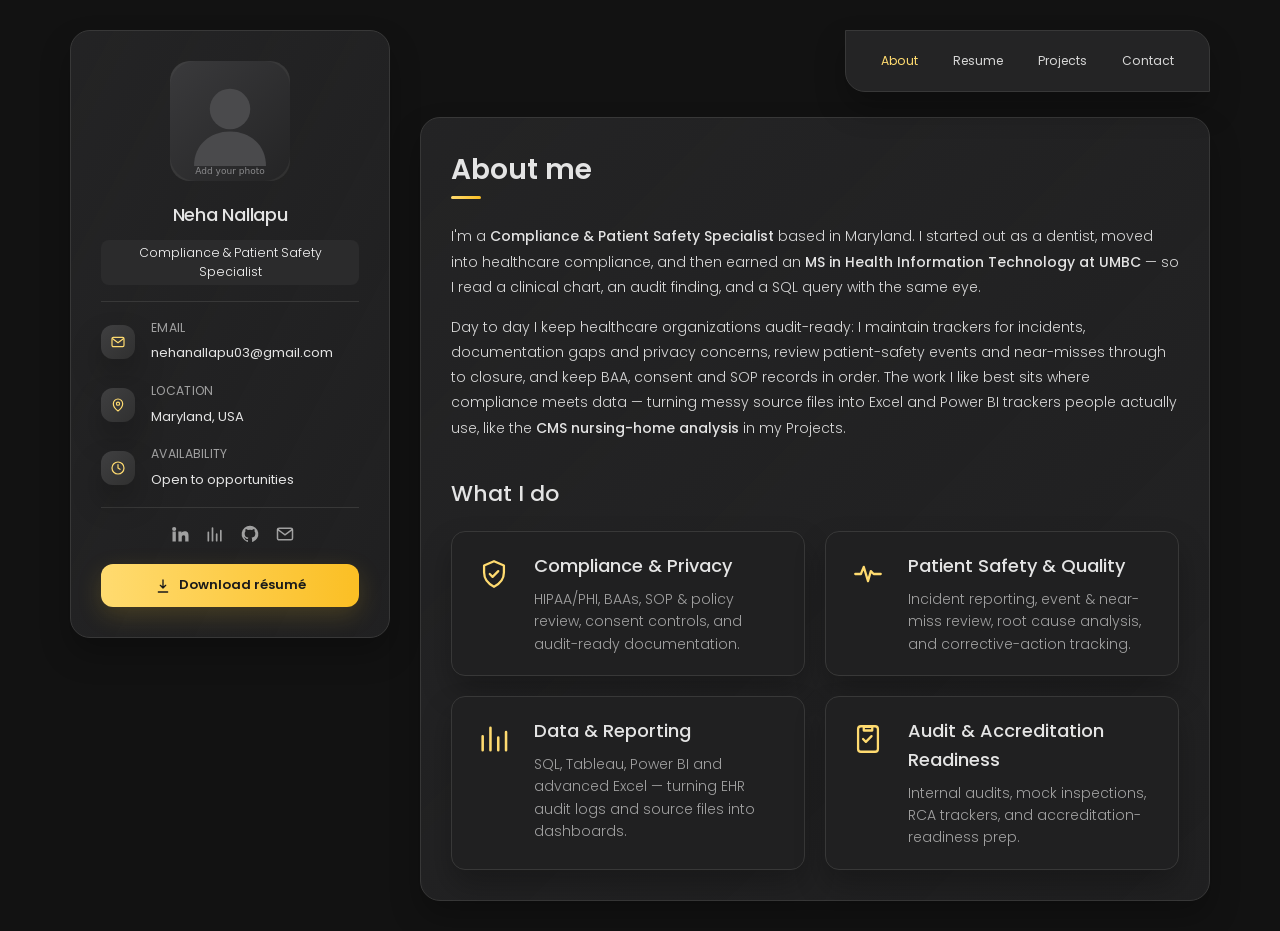
==== index.html @ 1956c558 "Initial portfolio: vCard theme + Tableau case study Static HTML/CSS/JS portfolio (no build step) for" ====
<!doctype html>
<html lang="en">
<head>
  <meta charset="utf-8">
  <meta name="viewport" content="width=device-width, initial-scale=1">
  <title>Neha Nallapu — Compliance &amp; Patient Safety Specialist</title>
  <meta name="description" content="Neha Nallapu — Compliance &amp; Patient Safety Specialist and health-informatics analyst in Maryland. HIPAA, patient-safety event review, and data-driven compliance reporting.">
  <link rel="icon" href="favicon.svg" type="image/svg+xml">

  <link rel="preconnect" href="https://fonts.googleapis.com">
  <link rel="preconnect" href="https://fonts.gstatic.com" crossorigin>
  <link href="https://fonts.googleapis.com/css2?family=Poppins:wght@300;400;500;600&display=swap" rel="stylesheet">

  <link rel="stylesheet" href="assets/css/styles.css">
</head>
<body>
  <a class="skip" href="#main">Skip to content</a>

  <div class="page">

    <!-- ============ SIDEBAR ============ -->
    <aside class="sidebar" data-sidebar>
      <div class="sidebar__info">
        <figure class="avatar-box">
          <img src="assets/img/avatar.svg" alt="Neha Nallapu" width="120" height="120">
        </figure>

        <div class="name-block">
          <h1 class="name">Neha Nallapu</h1>
          <p class="title-chip">Compliance &amp; Patient Safety Specialist</p>
        </div>

        <button class="info-toggle" data-sidebar-btn aria-expanded="false" aria-label="Show contact details">
          <svg viewBox="0 0 24 24" fill="none" aria-hidden="true"><path d="M6 9l6 6 6-6" stroke="currentColor" stroke-width="2" stroke-linecap="round" stroke-linejoin="round"/></svg>
        </button>
      </div>

      <div class="sidebar__more">
        <div class="divider"></div>

        <ul class="contacts">
          <li class="contact-item">
            <div class="icon-box">
              <svg viewBox="0 0 24 24" fill="none" aria-hidden="true"><rect x="3" y="5" width="18" height="14" rx="2" stroke="currentColor" stroke-width="1.8"/><path d="M4 7l8 6 8-6" stroke="currentColor" stroke-width="1.8" stroke-linecap="round"/></svg>
            </div>
            <div class="contact-info">
              <p class="contact-title">Email</p>
              <a href="mailto:nehanallapu03@gmail.com">nehanallapu03@gmail.com</a>
            </div>
          </li>

          <li class="contact-item">
            <div class="icon-box">
              <svg viewBox="0 0 24 24" fill="none" aria-hidden="true"><path d="M12 21s7-5.5 7-11a7 7 0 10-14 0c0 5.5 7 11 7 11z" stroke="currentColor" stroke-width="1.8" stroke-linejoin="round"/><circle cx="12" cy="10" r="2.4" stroke="currentColor" stroke-width="1.8"/></svg>
            </div>
            <div class="contact-info">
              <p class="contact-title">Location</p>
              <span class="value">Maryland, USA</span>
            </div>
          </li>

          <li class="contact-item">
            <div class="icon-box">
              <svg viewBox="0 0 24 24" fill="none" aria-hidden="true"><circle cx="12" cy="12" r="9" stroke="currentColor" stroke-width="1.8"/><path d="M12 7v5l3 2" stroke="currentColor" stroke-width="1.8" stroke-linecap="round" stroke-linejoin="round"/></svg>
            </div>
            <div class="contact-info">
              <p class="contact-title">Availability</p>
              <span class="value">Open to opportunities</span>
            </div>
          </li>
        </ul>

        <div class="divider"></div>

        <ul class="socials">
          <!-- TODO: replace href="#" with your real profile URLs -->
          <li><a href="#" aria-label="LinkedIn" title="LinkedIn (add URL)">
            <svg viewBox="0 0 24 24" fill="currentColor" aria-hidden="true"><path d="M4.98 3.5A2.5 2.5 0 002.5 6a2.5 2.5 0 002.48 2.5A2.5 2.5 0 007.5 6 2.5 2.5 0 004.98 3.5zM3 9h4v12H3zM10 9h3.8v1.7h.05c.53-.95 1.8-1.95 3.7-1.95 3.96 0 4.7 2.4 4.7 5.5V21h-4v-4.9c0-1.17-.02-2.68-1.9-2.68-1.9 0-2.2 1.28-2.2 2.6V21h-4z"/></svg>
          </a></li>
          <li><a href="https://public.tableau.com/app/profile/neha.nallapu/" target="_blank" rel="noopener" aria-label="Tableau Public" title="Tableau Public">
            <svg viewBox="0 0 24 24" fill="none" aria-hidden="true"><path d="M4 20V10M9 20V5M14 20v-8M19 20V8" stroke="currentColor" stroke-width="2" stroke-linecap="round"/></svg>
          </a></li>
          <li><a href="#" aria-label="GitHub" title="GitHub (add URL)">
            <svg viewBox="0 0 24 24" fill="currentColor" aria-hidden="true"><path d="M12 2a10 10 0 00-3.16 19.49c.5.09.68-.22.68-.48v-1.7c-2.78.6-3.37-1.34-3.37-1.34-.45-1.16-1.11-1.47-1.11-1.47-.9-.62.07-.6.07-.6 1 .07 1.53 1.03 1.53 1.03.89 1.52 2.34 1.08 2.91.83.09-.65.35-1.09.63-1.34-2.22-.25-4.55-1.11-4.55-4.94 0-1.09.39-1.98 1.03-2.68-.1-.25-.45-1.27.1-2.65 0 0 .84-.27 2.75 1.02a9.5 9.5 0 015 0c1.91-1.29 2.75-1.02 2.75-1.02.55 1.38.2 2.4.1 2.65.64.7 1.03 1.59 1.03 2.68 0 3.84-2.34 4.68-4.57 4.93.36.31.68.92.68 1.85v2.74c0 .27.18.58.69.48A10 10 0 0012 2z"/></svg>
          </a></li>
          <li><a href="mailto:nehanallapu03@gmail.com" aria-label="Email">
            <svg viewBox="0 0 24 24" fill="none" aria-hidden="true"><rect x="3" y="5" width="18" height="14" rx="2" stroke="currentColor" stroke-width="1.8"/><path d="M4 7l8 6 8-6" stroke="currentColor" stroke-width="1.8" stroke-linecap="round"/></svg>
          </a></li>
        </ul>

        <a class="dl-resume" href="assets/docs/Neha-Nallapu-Resume.pdf" download>
          <svg viewBox="0 0 24 24" fill="none" aria-hidden="true"><path d="M12 3v12m0 0l-4-4m4 4l4-4M5 21h14" stroke="currentColor" stroke-width="2" stroke-linecap="round" stroke-linejoin="round"/></svg>
          Download résumé
        </a>
      </div>
    </aside>

    <!-- ============ MAIN ============ -->
    <div class="main" id="main">

      <!-- navbar -->
      <nav class="navbar" aria-label="Primary">
        <ul class="navbar__list" role="tablist">
          <li><button class="navlink active" data-nav="about"    role="tab" aria-selected="true">About</button></li>
          <li><button class="navlink"        data-nav="resume"   role="tab" aria-selected="false">Resume</button></li>
          <li><button class="navlink"        data-nav="projects" role="tab" aria-selected="false">Projects</button></li>
          <li><button class="navlink"        data-nav="contact"  role="tab" aria-selected="false">Contact</button></li>
        </ul>
      </nav>

      <!-- ===== ABOUT ===== -->
      <article class="article card active" data-page="about" role="tabpanel" aria-label="About">
        <h2 class="section-title">About me</h2>

        <div class="about-text">
          <p>
            I'm a <strong>Compliance &amp; Patient Safety Specialist</strong> based in Maryland.
            I started out as a dentist, moved into healthcare compliance, and then earned an
            <strong>MS in Health Information Technology at UMBC</strong> — so I read a clinical
            chart, an audit finding, and a SQL query with the same eye.
          </p>
          <p>
            Day to day I keep healthcare organizations audit-ready: I maintain trackers for
            incidents, documentation gaps and privacy concerns, review patient-safety events and
            near-misses through to closure, and keep BAA, consent and SOP records in order. The
            work I like best sits where compliance meets data — turning messy source files into
            Excel and Power BI trackers people actually use, like the
            <strong>CMS nursing-home analysis</strong> in my Projects.
          </p>
        </div>

        <section class="services">
          <h3 class="section-sub">What I do</h3>
          <ul class="services__grid">

            <li class="service-card">
              <div class="service-icon" aria-hidden="true">
                <svg viewBox="0 0 24 24" fill="none"><path d="M12 3l7 3v5c0 4.5-3 8-7 10-4-2-7-5.5-7-10V6l7-3z" stroke="currentColor" stroke-width="1.6" stroke-linejoin="round"/><path d="M9 12l2 2 4-4" stroke="currentColor" stroke-width="1.6" stroke-linecap="round" stroke-linejoin="round"/></svg>
              </div>
              <div>
                <h4 class="service-title">Compliance &amp; Privacy</h4>
                <p class="service-text">HIPAA/PHI, BAAs, SOP &amp; policy review, consent controls, and audit-ready documentation.</p>
              </div>
            </li>

            <li class="service-card">
              <div class="service-icon" aria-hidden="true">
                <svg viewBox="0 0 24 24" fill="none"><path d="M3 12h4l2-5 3 10 2-7 2 2h5" stroke="currentColor" stroke-width="1.6" stroke-linecap="round" stroke-linejoin="round"/></svg>
              </div>
              <div>
                <h4 class="service-title">Patient Safety &amp; Quality</h4>
                <p class="service-text">Incident reporting, event &amp; near-miss review, root cause analysis, and corrective-action tracking.</p>
              </div>
            </li>

            <li class="service-card">
              <div class="service-icon" aria-hidden="true">
                <svg viewBox="0 0 24 24" fill="none"><path d="M4 20V10M9.5 20V4M15 20v-9M20.5 20V7" stroke="currentColor" stroke-width="1.8" stroke-linecap="round"/></svg>
              </div>
              <div>
                <h4 class="service-title">Data &amp; Reporting</h4>
                <p class="service-text">SQL, Tableau, Power BI and advanced Excel — turning EHR audit logs and source files into dashboards.</p>
              </div>
            </li>

            <li class="service-card">
              <div class="service-icon" aria-hidden="true">
                <svg viewBox="0 0 24 24" fill="none"><rect x="5" y="3" width="14" height="18" rx="2" stroke="currentColor" stroke-width="1.6"/><path d="M9 3.5h6V6H9z" stroke="currentColor" stroke-width="1.6" stroke-linejoin="round"/><path d="M8.5 12l2 2 4-4" stroke="currentColor" stroke-width="1.6" stroke-linecap="round" stroke-linejoin="round"/></svg>
              </div>
              <div>
                <h4 class="service-title">Audit &amp; Accreditation Readiness</h4>
                <p class="service-text">Internal audits, mock inspections, RCA trackers, and accreditation-readiness prep.</p>
              </div>
            </li>

          </ul>
        </section>
      </article>

      <!-- ===== RESUME ===== -->
      <article class="article card" data-page="resume" role="tabpanel" aria-label="Resume">
        <h2 class="section-title">Resume</h2>

        <!-- Experience -->
        <div class="resume-block">
          <div class="resume-head">
            <div class="icon-box" aria-hidden="true">
              <svg viewBox="0 0 24 24" fill="none"><rect x="3" y="7" width="18" height="13" rx="2" stroke="currentColor" stroke-width="1.7"/><path d="M8 7V5a2 2 0 012-2h4a2 2 0 012 2v2" stroke="currentColor" stroke-width="1.7" stroke-linecap="round"/></svg>
            </div>
            <h3>Experience</h3>
          </div>

          <ol class="timeline-list">
            <li class="timeline-item">
              <p class="item-title">Compliance &amp; Patient Safety Specialist <span class="item-org">· Aniva Dental, Laurel MD</span></p>
              <p class="item-period">Dec 2024 — Present</p>
              <ul class="item-points">
                <li>Maintain trackers for incidents, documentation issues and privacy concerns; review patient-safety events, complaints and near-misses through to closure.</li>
                <li>Keep BAA, consent and SOP records audit-ready and prepare documentation for reviews.</li>
                <li>Build Excel and Power BI trackers for incident volume, documentation gaps and follow-up status.</li>
              </ul>
            </li>
            <li class="timeline-item">
              <p class="item-title">Clinical Data Analyst Intern, Compliance <span class="item-org">· G Technologies</span></p>
              <p class="item-period">May 2024 — Aug 2025</p>
              <ul class="item-points">
                <li>Validated source data for quality and compliance reporting.</li>
                <li>Checked measure definitions against dashboard logic and reconciled discrepancies between source files and dashboards.</li>
              </ul>
            </li>
            <li class="timeline-item">
              <p class="item-title">Compliance Coordinator <span class="item-org">· Golden Dental Care Clinics</span></p>
              <p class="item-period">Feb 2022 — Dec 2022</p>
              <ul class="item-points">
                <li>Ran internal audits across clinical and operational units; led mock inspections and accreditation-readiness reviews.</li>
                <li>Consolidated incident logs and workflow deviations into root-cause-analysis trackers.</li>
              </ul>
            </li>
            <li class="timeline-item">
              <p class="item-title">Dental Surgeon <span class="item-org">· Mamata Dental Hospital</span></p>
              <p class="item-period">Jan 2020 — Dec 2021</p>
              <ul class="item-points">
                <li>Delivered chairside care with rigorous clinical documentation and consent records.</li>
                <li>Followed infection-prevention protocols across daily practice.</li>
              </ul>
            </li>
          </ol>
        </div>

        <!-- Education -->
        <div class="resume-block">
          <div class="resume-head">
            <div class="icon-box" aria-hidden="true">
              <svg viewBox="0 0 24 24" fill="none"><path d="M12 4L2 9l10 5 8-4v6" stroke="currentColor" stroke-width="1.7" stroke-linecap="round" stroke-linejoin="round"/><path d="M6 12v4c0 1.1 2.7 2.5 6 2.5s6-1.4 6-2.5v-4" stroke="currentColor" stroke-width="1.7" stroke-linecap="round"/></svg>
            </div>
            <h3>Education</h3>
          </div>

          <ol class="timeline-list">
            <li class="timeline-item">
              <p class="item-title">MS, Health Information Technology <span class="item-org">· University of Maryland, Baltimore County (UMBC)</span></p>
              <p class="item-period">Jan 2023 — May 2024 · GPA 4.0</p>
            </li>
            <li class="timeline-item">
              <p class="item-title">Bachelor of Dental Surgery <span class="item-org">· Mamata Dental School, India</span></p>
              <p class="item-period">Oct 2016 — Oct 2020 · GPA 3.8</p>
            </li>
          </ol>
        </div>

        <!-- Skills -->
        <div class="resume-block">
          <div class="resume-head">
            <div class="icon-box" aria-hidden="true">
              <svg viewBox="0 0 24 24" fill="none"><path d="M4 20V10M9.5 20V4M15 20v-9M20.5 20V7" stroke="currentColor" stroke-width="1.8" stroke-linecap="round"/></svg>
            </div>
            <h3>Skills</h3>
          </div>

          <div class="skills-groups">
            <div class="skill-group">
              <h4>Compliance &amp; Privacy</h4>
              <div class="skill-tags">
                <span class="tag">HIPAA / PHI</span>
                <span class="tag">BAAs</span>
                <span class="tag">Policy &amp; SOP review</span>
                <span class="tag">Consent controls</span>
                <span class="tag">Audit prep</span>
              </div>
            </div>
            <div class="skill-group">
              <h4>Patient Safety &amp; Quality</h4>
              <div class="skill-tags">
                <span class="tag">Incident reporting</span>
                <span class="tag">Event review</span>
                <span class="tag">Root cause analysis</span>
                <span class="tag">Corrective action tracking</span>
                <span class="tag">Grievance trends</span>
                <span class="tag">Audit readiness</span>
              </div>
            </div>
            <div class="skill-group">
              <h4>Data &amp; Reporting</h4>
              <div class="skill-tags">
                <span class="tag">SQL</span>
                <span class="tag">Tableau</span>
                <span class="tag">Power BI</span>
                <span class="tag">Advanced Excel</span>
                <span class="tag">EHR audit logs</span>
                <span class="tag">Reporting Workbench / Clarity</span>
                <span class="tag">Eaglesoft</span>
                <span class="tag">Survey design &amp; analysis</span>
              </div>
            </div>
          </div>
        </div>
      </article>

      <!-- ===== PROJECTS ===== -->
      <article class="article card" data-page="projects" role="tabpanel" aria-label="Projects">
        <h2 class="section-title">Projects</h2>

        <div class="project-grid">
          <a class="project-card" href="nursing-home-compliance.html" aria-label="Read the Nursing Home Compliance case study">
            <div class="project-thumb">
              <span class="project-badge">Tableau · Live dashboard</span>
              <svg viewBox="0 0 460 210" fill="none" aria-hidden="true">
                <!-- axis -->
                <path d="M40 175 H430 M40 175 V25" stroke="#4a4a4c" stroke-width="1.5"/>
                <!-- bars -->
                <g>
                  <rect x="60"  y="70"  width="30" height="105" rx="3" fill="#FFDB70"/>
                  <rect x="105" y="95"  width="30" height="80"  rx="3" fill="#F6C445"/>
                  <rect x="150" y="110" width="30" height="65"  rx="3" fill="#E0AE3E"/>
                  <rect x="195" y="130" width="30" height="45"  rx="3" fill="#C99A38"/>
                  <rect x="240" y="120" width="30" height="55"  rx="3" fill="#D9A93C"/>
                  <rect x="285" y="145" width="30" height="30"  rx="3" fill="#B98F35"/>
                  <rect x="330" y="150" width="30" height="25"  rx="3" fill="#A9832F"/>
                  <rect x="375" y="158" width="30" height="17"  rx="3" fill="#93732c"/>
                </g>
                <!-- trend line -->
                <path d="M75 60 L120 82 L165 96 L210 120 L255 108 L300 132 L345 140 L390 150" stroke="#fafafa" stroke-width="2" stroke-linecap="round" stroke-linejoin="round" opacity="0.85"/>
                <g fill="#fafafa">
                  <circle cx="75" cy="60" r="3"/><circle cx="210" cy="120" r="3"/><circle cx="390" cy="150" r="3"/>
                </g>
              </svg>
            </div>
            <div class="project-body">
              <p class="project-cat">Health informatics · Public data</p>
              <h3 class="project-title">Nursing Home Compliance &amp; Patient Safety</h3>
              <p class="project-desc">
                A two-page Tableau dashboard analysing CMS nursing-home deficiency data —
                418,479 citations loaded into PostgreSQL, modeled on the A–L scope-and-severity
                grid, and explored through cross-filtering, a click-to-filter US map, and
                responsive top-N ranking.
              </p>

              <div class="project-stats">
                <div class="pill"><b>418,479</b><span>citations analysed</span></div>
                <div class="pill"><b>29 days</b><span>median to correction</span></div>
                <div class="pill"><b>1,712</b><span>with no CAP on file</span></div>
              </div>

              <div class="project-links">
                <span class="textlink">Read the case study
                  <svg viewBox="0 0 20 20" fill="none" aria-hidden="true"><path d="M4 10h11M11 5l5 5-5 5" stroke="currentColor" stroke-width="2" stroke-linecap="round" stroke-linejoin="round"/></svg>
                </span>
              </div>
            </div>
          </a>
        </div>
      </article>

      <!-- ===== CONTACT ===== -->
      <article class="article card" data-page="contact" role="tabpanel" aria-label="Contact">
        <h2 class="section-title">Contact</h2>

        <div class="contact-grid">
          <div>
            <p class="contact-lead">
              Have a compliance, patient-safety or health-data role you think I'd fit — or just
              want to talk shop about audit-ready data? I'd love to hear from you.
            </p>
            <ul class="contact-directs">
              <li class="contact-item">
                <div class="icon-box">
                  <svg viewBox="0 0 24 24" fill="none" aria-hidden="true"><rect x="3" y="5" width="18" height="14" rx="2" stroke="currentColor" stroke-width="1.8"/><path d="M4 7l8 6 8-6" stroke="currentColor" stroke-width="1.8" stroke-linecap="round"/></svg>
                </div>
                <div class="contact-info">
                  <p class="contact-title">Email</p>
                  <a href="mailto:nehanallapu03@gmail.com">nehanallapu03@gmail.com</a>
                </div>
              </li>
              <li class="contact-item">
                <div class="icon-box">
                  <svg viewBox="0 0 24 24" fill="none" aria-hidden="true"><path d="M12 21s7-5.5 7-11a7 7 0 10-14 0c0 5.5 7 11 7 11z" stroke="currentColor" stroke-width="1.8" stroke-linejoin="round"/><circle cx="12" cy="10" r="2.4" stroke="currentColor" stroke-width="1.8"/></svg>
                </div>
                <div class="contact-info">
                  <p class="contact-title">Location</p>
                  <span class="value">Maryland, USA</span>
                </div>
              </li>
            </ul>
          </div>

          <form id="contact-form" action="#" method="post" novalidate>
            <div class="form-field">
              <label for="cf-name">Name</label>
              <input class="form-input" id="cf-name" name="name" type="text" placeholder="Your name" required>
            </div>
            <div class="form-field">
              <label for="cf-email">Email</label>
              <input class="form-input" id="cf-email" name="email" type="email" placeholder="you@example.com" required>
            </div>
            <div class="form-field">
              <label for="cf-message">Message</label>
              <textarea class="form-input" id="cf-message" name="message" placeholder="A few lines about the role or question…" required></textarea>
            </div>
            <button class="form-btn" type="submit">
              <svg viewBox="0 0 24 24" fill="none" aria-hidden="true"><path d="M4 12l16-8-6 16-3-6-7-2z" stroke="currentColor" stroke-width="1.8" stroke-linejoin="round"/></svg>
              Send message
            </button>
            <p class="form-note">Opens in your email app. Prefer a direct line? Email <a href="mailto:nehanallapu03@gmail.com" style="color:var(--gold-text)">nehanallapu03@gmail.com</a>.</p>
          </form>
        </div>
      </article>

    </div>
  </div>

  <script src="assets/js/main.js" defer></script>
</body>
</html>
---- assets/css/styles.css ----
/* =============================================================
   Neha Nallapu — Portfolio
   Theme: vCard (dark charcoal + gold gradient), Poppins
   ============================================================= */

/* ---------- Design tokens ---------- */
:root {
  /* surfaces */
  --smoky-black: #121212;
  --eerie-1: #1e1e1f;
  --eerie-2: #202021;
  --jet: #383838;
  --onyx: #2b2b2c;

  /* accent */
  --gold-1: #FFDB70;
  --gold-2: #FBBF24;
  --gold-text: #FFD469;
  --grad-gold: linear-gradient(to right, var(--gold-1), var(--gold-2));
  --grad-gold-br: linear-gradient(135deg, var(--gold-1) 0%, var(--gold-2) 100%);
  --grad-onyx: linear-gradient(to bottom right, hsl(240,1%,25%) 3%, hsl(0,0%,19%) 97%);
  --grad-border: linear-gradient(to bottom right, hsl(0,0%,25%) 0%, hsla(0,0%,25%,0) 50%);
  --grad-jet: linear-gradient(to bottom right, hsla(240,1%,18%,0.25) 0%, hsla(240,1%,18%,0) 100%), var(--eerie-2);

  /* text */
  --white-1: #fafafa;
  --white-2: #e4e4e4;
  --light-gray: #d6d6d6;
  --light-gray-70: rgba(214,214,214,.7);

  /* type */
  --font: "Poppins", system-ui, -apple-system, sans-serif;
  --fs-1: clamp(1.75rem, 1.3rem + 1.9vw, 2.6rem);  /* name */
  --fs-2: clamp(1.4rem, 1.15rem + 1vw, 1.75rem);   /* section h2 */
  --fs-3: 1.375rem;
  --fs-4: 1.125rem;
  --fs-5: 1rem;
  --fs-6: .875rem;
  --fs-7: .815rem;
  --fs-8: .765rem;

  /* fx */
  --shadow-1: 0 16px 30px hsla(0,0%,0%,.25);
  --shadow-2: 0 16px 30px hsla(0,0%,0%,.25);
  --shadow-3: 0 24px 80px hsla(0,0%,0%,.25);
  --shadow-gold: 0 8px 24px hsla(45,90%,55%,.18);
  --r-14: 14px;
  --r-20: 20px;
  --ease: cubic-bezier(.53,.01,.36,1.63);
  --trans: .25s ease;
}

/* ---------- Reset ---------- */
*, *::before, *::after { box-sizing: border-box; }
* { margin: 0; }
html { -webkit-text-size-adjust: 100%; scroll-behavior: smooth; }
body {
  font-family: var(--font);
  background: var(--smoky-black);
  color: var(--white-1);
  font-size: var(--fs-5);
  line-height: 1.6;
  -webkit-font-smoothing: antialiased;
}
img, svg, ion-icon, span[data-count] { display: block; }
img { max-width: 100%; height: auto; }
a { color: inherit; text-decoration: none; }
button { font: inherit; color: inherit; background: none; border: 0; cursor: pointer; }
ul, ol { list-style: none; padding: 0; }
:focus-visible { outline: 2px solid var(--gold-1); outline-offset: 3px; border-radius: 6px; }

@media (prefers-reduced-motion: reduce) {
  html { scroll-behavior: auto; }
  *, *::before, *::after {
    animation-duration: .001ms !important;
    transition-duration: .001ms !important;
  }
}

.sr-only {
  position: absolute; width: 1px; height: 1px;
  padding: 0; margin: -1px; overflow: hidden;
  clip: rect(0,0,0,0); white-space: nowrap; border: 0;
}
.skip {
  position: fixed; left: 1rem; top: -100px; z-index: 200;
  background: var(--gold-1); color: #1a1a1a; font-weight: 600;
  padding: .6rem 1rem; border-radius: 10px; transition: top .2s ease;
}
.skip:focus { top: 1rem; }

/* ---------- App shell ---------- */
.page {
  margin-inline: auto;
  padding: 15px;
  max-width: 1200px;
}
@media (min-width: 580px) {
  .page { padding: 30px; }
}

/* ---------- Sidebar ---------- */
.sidebar {
  position: relative;
  background: var(--grad-jet);
  border: 1px solid var(--jet);
  border-radius: var(--r-20);
  padding: 15px;
  box-shadow: var(--shadow-1);
  margin-bottom: 15px;
  max-height: 112px;
  overflow: hidden;
  transition: max-height .5s ease;
  z-index: 1;
}
.sidebar.active { max-height: 405px; }

.sidebar__info {
  display: flex;
  align-items: center;
  gap: 15px;
  position: relative;
}
.avatar-box {
  background: var(--grad-onyx);
  border-radius: var(--r-20);
  width: 80px; height: 80px;
  flex-shrink: 0;
  overflow: hidden;
}
.avatar-box img { width: 100%; height: 100%; object-fit: cover; }

.name-block .name {
  color: var(--white-2);
  font-size: var(--fs-4);
  font-weight: 500;
  letter-spacing: -0.25px;
  margin-bottom: 10px;
}
.title-chip {
  color: var(--white-1);
  background: var(--onyx);
  font-size: var(--fs-8);
  font-weight: 300;
  padding: 3px 12px;
  border-radius: 8px;
  display: inline-block;
}

.info-toggle {
  position: absolute;
  top: -15px; right: -15px;
  border-radius: 0 var(--r-20);
  font-size: 13px;
  color: var(--gold-1);
  background: var(--grad-onyx);
  padding: 10px;
  box-shadow: var(--shadow-2);
  transition: var(--trans);
  display: flex; align-items: center;
}
.info-toggle:hover { background: var(--gold-1); color: var(--eerie-1); }
.info-toggle svg { width: 18px; height: 18px; }
@media (min-width: 1024px) { .info-toggle { display: none; } }

.sidebar__more { opacity: 0; transition: opacity .3s ease; }
.sidebar.active .sidebar__more { opacity: 1; }

.divider {
  height: 1px;
  background: var(--jet);
  margin: 16px 0;
}

.contacts { display: grid; gap: 16px; }
.contact-item { display: flex; align-items: center; gap: 16px; }
.icon-box {
  background: var(--grad-onyx);
  border-radius: 12px;
  width: 34px; height: 34px;
  display: grid; place-items: center;
  color: var(--gold-1);
  box-shadow: var(--shadow-1);
  flex-shrink: 0;
}
.icon-box svg { width: 16px; height: 16px; }
.contact-info { max-width: calc(100% - 46px); }
.contact-title {
  color: var(--light-gray-70);
  font-size: var(--fs-8);
  text-transform: uppercase;
  margin-bottom: 2px;
  letter-spacing: .3px;
}
.contact-info :is(a, .value) {
  color: var(--white-2);
  font-size: var(--fs-7);
  word-break: break-word;
}
.contact-info a:hover { color: var(--gold-text); }

.socials { display: flex; align-items: center; gap: 15px; padding-left: 5px; }
.socials a {
  color: var(--light-gray-70);
  font-size: 18px;
  transition: var(--trans);
  display: flex;
}
.socials a:hover { color: var(--gold-1); transform: translateY(-2px); }
.socials svg { width: 20px; height: 20px; }

.dl-resume {
  margin-top: 20px;
  display: inline-flex;
  align-items: center; gap: 8px;
  background: var(--grad-gold);
  color: #1a1a1a;
  font-weight: 600;
  font-size: var(--fs-7);
  padding: 11px 18px;
  border-radius: 12px;
  box-shadow: var(--shadow-gold);
  transition: var(--trans);
}
.dl-resume:hover { transform: translateY(-2px); filter: brightness(1.05); }
.dl-resume svg { width: 16px; height: 16px; }

/* ---------- Main / navbar ---------- */
.main { position: relative; }

.navbar {
  position: fixed;
  bottom: 0; left: 0;
  width: 100%;
  background: hsla(240,1%,17%,.75);
  backdrop-filter: blur(10px);
  -webkit-backdrop-filter: blur(10px);
  border: 1px solid var(--jet);
  border-radius: 12px 12px 0 0;
  box-shadow: var(--shadow-2);
  z-index: 40;
}
.navbar__list {
  display: flex;
  flex-wrap: wrap;
  justify-content: center;
  align-items: center;
  padding: 0 10px;
}
.navlink {
  color: var(--light-gray);
  font-size: var(--fs-8);
  padding: 20px 7px;
  transition: color var(--trans);
}
@media (min-width: 580px) { .navlink { padding: 20px 15px; } }
.navlink:hover { color: var(--light-gray-70); }
.navlink.active { color: var(--gold-1); }

/* ---------- Article / sections ---------- */
.article { display: none; }
.article.active { display: block; animation: fade .4s var(--ease) forwards; }
@keyframes fade { from { opacity: 0; transform: translateY(8px);} to { opacity: 1; transform: none; } }

.card {
  background: var(--grad-jet);
  border: 1px solid var(--jet);
  border-radius: var(--r-20);
  padding: 15px;
  box-shadow: var(--shadow-1);
}
@media (min-width: 580px) { .card { padding: 30px; } }

.section-title {
  position: relative;
  font-size: var(--fs-2);
  color: var(--white-2);
  font-weight: 600;
  padding-bottom: 7px;
  margin-bottom: 25px;
}
.section-title::after {
  content: "";
  position: absolute;
  bottom: 0; left: 0;
  width: 30px; height: 3px;
  background: var(--grad-gold);
  border-radius: 3px;
}

.section + .section { margin-top: 35px; }
.section-sub {
  color: var(--white-2);
  font-size: var(--fs-3);
  font-weight: 500;
  margin-bottom: 20px;
}

/* ---------- About ---------- */
.about-text {
  color: var(--light-gray);
  font-size: var(--fs-6);
  font-weight: 300;
  line-height: 1.8;
}
.about-text p + p { margin-top: 15px; }
.about-text strong { color: var(--white-2); font-weight: 500; }

.services { margin-top: 35px; }
.services__grid { display: grid; gap: 20px; }
@media (min-width: 768px) { .services__grid { grid-template-columns: 1fr 1fr; } }

.service-card {
  position: relative;
  background: var(--eerie-2);
  border: 1px solid var(--jet);
  border-radius: var(--r-14);
  padding: 20px;
  display: flex;
  gap: 18px;
  box-shadow: var(--shadow-2);
  transition: transform var(--trans), border-color var(--trans);
}
.service-card:hover { transform: translateY(-3px); border-color: hsl(45,40%,45%); }
.service-icon {
  width: 44px; height: 44px;
  flex-shrink: 0;
  color: var(--gold-1);
  display: grid; place-items: center;
}
.service-icon svg { width: 34px; height: 34px; }
.service-title {
  color: var(--white-2);
  font-size: var(--fs-4);
  font-weight: 500;
  margin-bottom: 7px;
}
.service-text {
  color: var(--light-gray-70);
  font-size: var(--fs-6);
  font-weight: 300;
  line-height: 1.6;
}

/* ---------- Layout: desktop two-column ---------- */
@media (min-width: 1024px) {
  .page {
    display: grid;
    grid-template-columns: 300px 1fr;
    gap: 25px;
    align-items: flex-start;
  }
  .sidebar {
    position: sticky;
    top: 30px;
    margin-bottom: 0;
    max-height: max-content;
    padding: 30px;
  }
  .sidebar__info { flex-direction: column; text-align: center; }
  .avatar-box { width: 120px; height: 120px; }
  .name-block { margin-top: 5px; }
  .sidebar__more { opacity: 1; }
  .socials { justify-content: center; }
  .dl-resume { display: flex; justify-content: center; }

  .navbar {
    position: sticky;
    top: 0;
    bottom: auto;
    width: max-content;
    margin-left: auto;
    margin-bottom: 25px;
    border-radius: 0 var(--r-20);
    padding: 0 20px;
  }
  .navbar__list { padding: 0; gap: 5px; }
  .navlink { padding: 20px 15px; }
}
@media (min-width: 1250px) {
  .page { grid-template-columns: 320px 1fr; gap: 30px; }
}

/* content bottom padding so mobile navbar doesn't overlap */
@media (max-width: 1023px) {
  .main { padding-bottom: 70px; }
}

/* ---------- Resume: timeline ---------- */
.resume-block + .resume-block { margin-top: 35px; }
.resume-head {
  display: flex; align-items: center; gap: 16px;
  margin-bottom: 25px;
}
.resume-head .icon-box { width: 44px; height: 44px; border-radius: 12px; }
.resume-head .icon-box svg { width: 20px; height: 20px; }
.resume-head h3 { color: var(--white-2); font-size: var(--fs-3); font-weight: 500; }

.timeline-list { margin-left: 8px; }
.timeline-item {
  position: relative;
  padding-left: 30px;
  padding-bottom: 24px;
}
.timeline-item:last-child { padding-bottom: 0; }
.timeline-item::before {
  content: "";
  position: absolute;
  left: 0; top: 5px;
  width: 9px; height: 9px;
  border-radius: 50%;
  background: var(--grad-gold);
  box-shadow: 0 0 0 4px hsla(45,90%,60%,.12);
  z-index: 1;
}
.timeline-item::after {
  content: "";
  position: absolute;
  left: 4px; top: 14px; bottom: 0;
  width: 2px;
  background: var(--jet);
}
.timeline-item:last-child::after { display: none; }
.item-title { color: var(--white-2); font-size: var(--fs-4); font-weight: 500; line-height: 1.4; }
.item-org { color: var(--gold-text); font-weight: 400; }
.item-period {
  color: var(--light-gray-70);
  font-size: var(--fs-7);
  font-weight: 400;
  margin: 3px 0 10px;
}
.item-points { display: grid; gap: 7px; }
.item-points li {
  position: relative;
  padding-left: 16px;
  color: var(--light-gray-70);
  font-size: var(--fs-6);
  font-weight: 300;
  line-height: 1.65;
}
.item-points li::before {
  content: "";
  position: absolute; left: 0; top: 11px;
  width: 6px; height: 1.5px; border-radius: 2px;
  background: var(--gold-2);
}

/* ---------- Skills ---------- */
.skills-groups { display: grid; gap: 22px; }
.skill-group h4 {
  color: var(--white-2);
  font-size: var(--fs-6);
  font-weight: 500;
  margin-bottom: 12px;
}
.skill-tags { display: flex; flex-wrap: wrap; gap: 9px; }
.tag {
  background: var(--eerie-2);
  border: 1px solid var(--jet);
  color: var(--light-gray);
  font-size: var(--fs-7);
  font-weight: 300;
  padding: 8px 15px;
  border-radius: 11px;
  transition: var(--trans);
}
.tag:hover { border-color: hsl(45,40%,45%); color: var(--white-2); }

/* ---------- Projects ---------- */
.project-grid { display: grid; gap: 22px; }
.project-card {
  display: block;
  background: var(--eerie-2);
  border: 1px solid var(--jet);
  border-radius: var(--r-14);
  overflow: hidden;
  box-shadow: var(--shadow-2);
  transition: transform var(--trans), border-color var(--trans);
}
.project-card:hover { transform: translateY(-4px); border-color: hsl(45,40%,45%); }

.project-thumb {
  position: relative;
  aspect-ratio: 16 / 8;
  background:
    radial-gradient(120% 120% at 85% 0%, hsla(45,90%,60%,.12), transparent 55%),
    var(--grad-onyx);
  display: grid; place-items: center;
  padding: 22px;
  border-bottom: 1px solid var(--jet);
}
.project-thumb svg { width: 100%; height: 100%; max-width: 460px; }
.project-badge {
  position: absolute;
  top: 14px; left: 14px;
  background: hsla(0,0%,0%,.5);
  backdrop-filter: blur(4px);
  color: var(--gold-1);
  font-size: var(--fs-8);
  font-weight: 500;
  letter-spacing: .3px;
  padding: 5px 12px;
  border-radius: 8px;
  border: 1px solid hsla(45,90%,60%,.25);
}
.project-body { padding: 22px; }
@media (min-width: 580px) { .project-body { padding: 28px; } }
.project-cat {
  color: var(--gold-text);
  font-size: var(--fs-8);
  font-weight: 500;
  text-transform: uppercase;
  letter-spacing: .5px;
  margin-bottom: 8px;
}
.project-title { color: var(--white-1); font-size: var(--fs-3); font-weight: 500; margin-bottom: 10px; }
.project-desc { color: var(--light-gray-70); font-size: var(--fs-6); font-weight: 300; line-height: 1.7; }

.project-stats {
  display: flex; flex-wrap: wrap; gap: 10px;
  margin: 20px 0 22px;
}
.pill {
  background: var(--eerie-1);
  border: 1px solid var(--jet);
  border-radius: 11px;
  padding: 10px 15px;
  min-width: 0;
}
.pill b {
  display: block;
  color: var(--gold-text);
  font-size: var(--fs-4);
  font-weight: 600;
  line-height: 1.1;
  font-variant-numeric: tabular-nums;
}
.pill span { color: var(--light-gray-70); font-size: var(--fs-8); font-weight: 300; }

.project-links { display: flex; flex-wrap: wrap; gap: 22px; align-items: center; }
.textlink {
  color: var(--gold-text);
  font-weight: 500;
  font-size: var(--fs-6);
  display: inline-flex; align-items: center; gap: 7px;
}
.textlink svg { width: 16px; height: 16px; transition: transform var(--trans); }
.textlink:hover svg { transform: translateX(4px); }
.textlink--muted { color: var(--light-gray); }
.textlink--muted:hover { color: var(--white-1); }

/* ---------- Contact ---------- */
.contact-grid { display: grid; gap: 28px; }
@media (min-width: 768px) { .contact-grid { grid-template-columns: 1fr 1fr; align-items: start; } }

.contact-lead {
  color: var(--light-gray);
  font-size: var(--fs-6);
  font-weight: 300;
  line-height: 1.8;
  margin-bottom: 22px;
}
.contact-directs { display: grid; gap: 14px; }

.form-field { margin-bottom: 16px; }
.form-field label {
  display: block;
  color: var(--light-gray-70);
  font-size: var(--fs-8);
  text-transform: uppercase;
  letter-spacing: .3px;
  margin-bottom: 7px;
}
.form-input {
  display: block; width: 100%;
  background: var(--eerie-1);
  border: 1px solid var(--jet);
  border-radius: 12px;
  padding: 13px 16px;
  color: var(--white-2);
  font-family: inherit;
  font-size: var(--fs-7);
  transition: border-color var(--trans);
}
.form-input::placeholder { color: hsl(0,0%,45%); }
.form-input:focus { outline: none; border-color: var(--gold-2); }
textarea.form-input { min-height: 130px; resize: vertical; }
.form-btn {
  display: inline-flex; align-items: center; gap: 9px;
  background: var(--grad-gold);
  color: #1a1a1a;
  font-weight: 600;
  font-size: var(--fs-6);
  padding: 13px 26px;
  border-radius: 12px;
  box-shadow: var(--shadow-gold);
  transition: var(--trans);
}
.form-btn:hover { transform: translateY(-2px); filter: brightness(1.05); }
.form-btn svg { width: 17px; height: 17px; }
.form-note { color: var(--light-gray-70); font-size: var(--fs-8); margin-top: 14px; font-weight: 300; }

/* ---------- Case study page ---------- */
.doc { max-width: 900px; margin-inline: auto; padding: 15px; }
@media (min-width: 580px) { .doc { padding: 30px; } }
.doc-back {
  display: inline-flex; align-items: center; gap: 8px;
  color: var(--light-gray-70); font-size: var(--fs-7);
  margin-bottom: 22px; transition: color var(--trans);
}
.doc-back:hover { color: var(--gold-text); }
.doc-back svg { width: 16px; height: 16px; }
.doc-hero { margin-bottom: 10px; }
.doc-kicker { color: var(--gold-text); font-size: var(--fs-7); font-weight: 500; text-transform: uppercase; letter-spacing: .6px; }
.doc-title { color: var(--white-1); font-size: var(--fs-1); font-weight: 600; margin: 12px 0 16px; line-height: 1.15; }
.doc-standfirst { color: var(--light-gray); font-size: var(--fs-4); font-weight: 300; line-height: 1.7; max-width: 62ch; }

.doc-statrow {
  display: grid; grid-template-columns: repeat(2, 1fr); gap: 14px;
  margin: 30px 0 10px;
}
@media (min-width: 640px) { .doc-statrow { grid-template-columns: repeat(4, 1fr); } }
.doc-stat {
  background: var(--grad-jet);
  border: 1px solid var(--jet);
  border-radius: var(--r-14);
  padding: 18px;
}
.doc-stat b {
  display: block; color: var(--gold-text);
  font-size: clamp(1.5rem, 1.2rem + 1.2vw, 2rem);
  font-weight: 600; line-height: 1; font-variant-numeric: tabular-nums;
}
.doc-stat span { color: var(--light-gray-70); font-size: var(--fs-8); font-weight: 300; }

.doc-section { margin-top: 46px; }
.doc-section h2 {
  color: var(--white-2); font-size: var(--fs-2); font-weight: 600;
  padding-bottom: 7px; margin-bottom: 18px; position: relative;
}
.doc-section h2::after {
  content: ""; position: absolute; bottom: 0; left: 0;
  width: 30px; height: 3px; background: var(--grad-gold); border-radius: 3px;
}
.doc-body { color: var(--light-gray); font-size: var(--fs-6); font-weight: 300; line-height: 1.85; }
.doc-body p + p { margin-top: 14px; }
.doc-body strong { color: var(--white-2); font-weight: 500; }
.doc-body code {
  background: var(--eerie-2); border: 1px solid var(--jet);
  padding: 2px 7px; border-radius: 6px; font-size: .9em;
  font-family: ui-monospace, "SF Mono", Menlo, monospace; color: var(--gold-text);
}
.doc-list { margin-top: 12px; display: grid; gap: 10px; }
.doc-list li {
  position: relative; padding-left: 20px;
  color: var(--light-gray); font-size: var(--fs-6); font-weight: 300; line-height: 1.7;
}
.doc-list li::before {
  content: ""; position: absolute; left: 0; top: 11px;
  width: 8px; height: 2px; border-radius: 2px; background: var(--gold-2);
}
.doc-list strong { color: var(--white-2); font-weight: 500; }

.callout {
  background: var(--grad-jet);
  border: 1px solid var(--jet);
  border-left: 3px solid var(--gold-2);
  border-radius: 12px;
  padding: 20px 22px;
  margin-top: 16px;
}
.callout h4 { color: var(--white-2); font-size: var(--fs-5); font-weight: 500; margin-bottom: 6px; }
.callout p { color: var(--light-gray-70); font-size: var(--fs-6); font-weight: 300; line-height: 1.7; }

/* embedded viz */
.viz-frame {
  background: var(--eerie-2);
  border: 1px solid var(--jet);
  border-radius: var(--r-14);
  padding: 10px;
  margin-top: 8px;
  box-shadow: var(--shadow-2);
  overflow: hidden;
}
.viz-frame tableau-viz, .viz-frame .viz-fallback { width: 100%; }
.viz-fallback {
  display: grid; place-items: center; text-align: center;
  min-height: 320px; padding: 30px;
  color: var(--light-gray-70); font-size: var(--fs-6);
}
.viz-fallback a { color: var(--gold-text); font-weight: 500; }

/* severity bar strip (pure CSS) */
.sev-strip { display: grid; gap: 9px; margin-top: 8px; }
.sev-row { display: grid; grid-template-columns: 92px 1fr 64px; align-items: center; gap: 12px; }
.sev-label { color: var(--light-gray); font-size: var(--fs-7); font-weight: 300; }
.sev-label b { color: var(--gold-text); font-weight: 500; }
.sev-track { display: block; background: var(--eerie-2); border-radius: 6px; height: 12px; overflow: hidden; }
.sev-fill { display: block; height: 100%; min-width: 3px; background: var(--grad-gold); border-radius: 6px; }
.sev-val { color: var(--light-gray-70); font-size: var(--fs-7); text-align: right; font-variant-numeric: tabular-nums; }

.doc-foot { margin-top: 50px; padding-top: 24px; border-top: 1px solid var(--jet); }
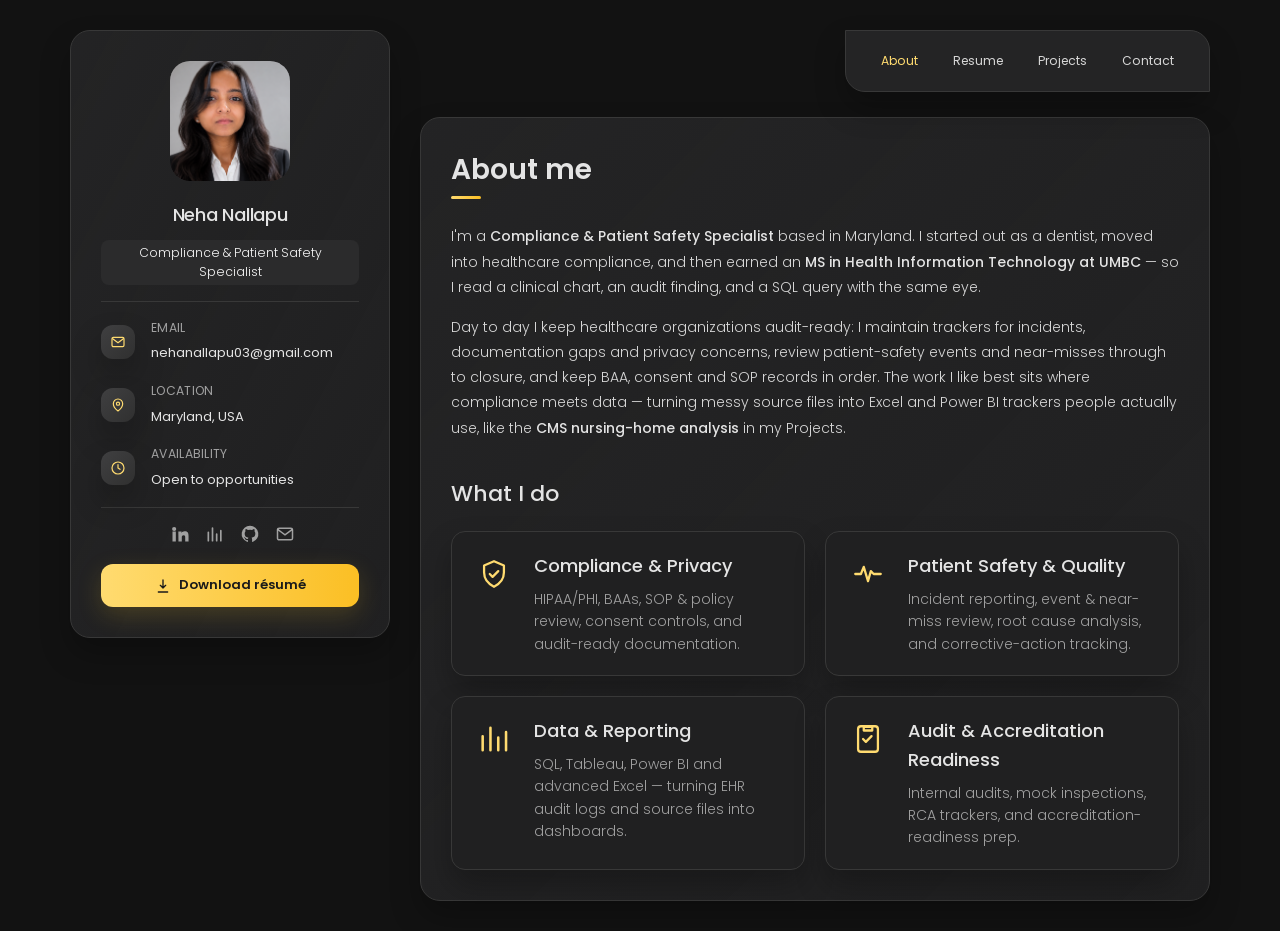
==== commit 3d495060: "Add professional headshot to sidebar" ====
--- a/index.html
+++ b/index.html
@@ -22,7 +22,7 @@
     <aside class="sidebar" data-sidebar>
       <div class="sidebar__info">
         <figure class="avatar-box">
-          <img src="assets/img/avatar.svg" alt="Neha Nallapu" width="120" height="120">
+          <img src="assets/img/neha.png" alt="Neha Nallapu" width="120" height="120">
         </figure>
 
         <div class="name-block">
--- a/assets/css/styles.css
+++ b/assets/css/styles.css
@@ -128,7 +128,7 @@
   flex-shrink: 0;
   overflow: hidden;
 }
-.avatar-box img { width: 100%; height: 100%; object-fit: cover; }
+.avatar-box img { width: 100%; height: 100%; object-fit: cover; object-position: 50% 22%; }
 
 .name-block .name {
   color: var(--white-2);
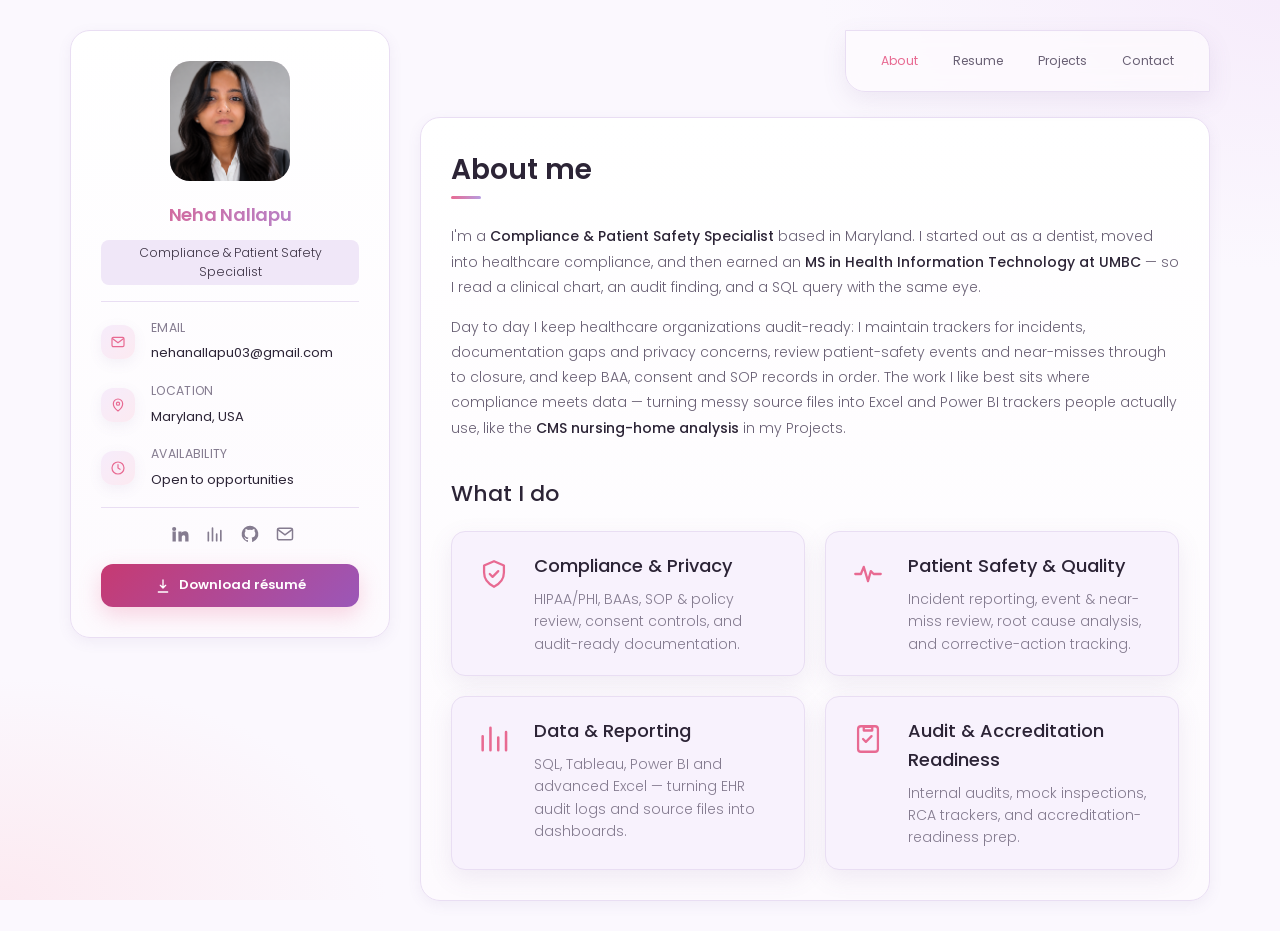
==== commit 51d4a9ff: "Restyle to light Rose & Lavender theme" ====
--- a/index.html
+++ b/index.html
@@ -74,13 +74,13 @@
 
         <ul class="socials">
           <!-- TODO: replace href="#" with your real profile URLs -->
-          <li><a href="#" aria-label="LinkedIn" title="LinkedIn (add URL)">
+          <li><a href="https://www.linkedin.com/in/neha-nallapu-5a30b1145/" target="_blank" rel="noopener" aria-label="LinkedIn" title="LinkedIn">
             <svg viewBox="0 0 24 24" fill="currentColor" aria-hidden="true"><path d="M4.98 3.5A2.5 2.5 0 002.5 6a2.5 2.5 0 002.48 2.5A2.5 2.5 0 007.5 6 2.5 2.5 0 004.98 3.5zM3 9h4v12H3zM10 9h3.8v1.7h.05c.53-.95 1.8-1.95 3.7-1.95 3.96 0 4.7 2.4 4.7 5.5V21h-4v-4.9c0-1.17-.02-2.68-1.9-2.68-1.9 0-2.2 1.28-2.2 2.6V21h-4z"/></svg>
           </a></li>
           <li><a href="https://public.tableau.com/app/profile/neha.nallapu/" target="_blank" rel="noopener" aria-label="Tableau Public" title="Tableau Public">
             <svg viewBox="0 0 24 24" fill="none" aria-hidden="true"><path d="M4 20V10M9 20V5M14 20v-8M19 20V8" stroke="currentColor" stroke-width="2" stroke-linecap="round"/></svg>
           </a></li>
-          <li><a href="#" aria-label="GitHub" title="GitHub (add URL)">
+          <li><a href="https://github.com/nehanallapu" target="_blank" rel="noopener" aria-label="GitHub" title="GitHub">
             <svg viewBox="0 0 24 24" fill="currentColor" aria-hidden="true"><path d="M12 2a10 10 0 00-3.16 19.49c.5.09.68-.22.68-.48v-1.7c-2.78.6-3.37-1.34-3.37-1.34-.45-1.16-1.11-1.47-1.11-1.47-.9-.62.07-.6.07-.6 1 .07 1.53 1.03 1.53 1.03.89 1.52 2.34 1.08 2.91.83.09-.65.35-1.09.63-1.34-2.22-.25-4.55-1.11-4.55-4.94 0-1.09.39-1.98 1.03-2.68-.1-.25-.45-1.27.1-2.65 0 0 .84-.27 2.75 1.02a9.5 9.5 0 015 0c1.91-1.29 2.75-1.02 2.75-1.02.55 1.38.2 2.4.1 2.65.64.7 1.03 1.59 1.03 2.68 0 3.84-2.34 4.68-4.57 4.93.36.31.68.92.68 1.85v2.74c0 .27.18.58.69.48A10 10 0 0012 2z"/></svg>
           </a></li>
           <li><a href="mailto:nehanallapu03@gmail.com" aria-label="Email">
@@ -306,21 +306,21 @@
               <span class="project-badge">Tableau · Live dashboard</span>
               <svg viewBox="0 0 460 210" fill="none" aria-hidden="true">
                 <!-- axis -->
-                <path d="M40 175 H430 M40 175 V25" stroke="#4a4a4c" stroke-width="1.5"/>
-                <!-- bars -->
+                <path d="M40 175 H430 M40 175 V25" stroke="#E3D8EF" stroke-width="1.5"/>
+                <!-- bars: rose → lavender ramp -->
                 <g>
-                  <rect x="60"  y="70"  width="30" height="105" rx="3" fill="#FFDB70"/>
-                  <rect x="105" y="95"  width="30" height="80"  rx="3" fill="#F6C445"/>
-                  <rect x="150" y="110" width="30" height="65"  rx="3" fill="#E0AE3E"/>
-                  <rect x="195" y="130" width="30" height="45"  rx="3" fill="#C99A38"/>
-                  <rect x="240" y="120" width="30" height="55"  rx="3" fill="#D9A93C"/>
-                  <rect x="285" y="145" width="30" height="30"  rx="3" fill="#B98F35"/>
-                  <rect x="330" y="150" width="30" height="25"  rx="3" fill="#A9832F"/>
-                  <rect x="375" y="158" width="30" height="17"  rx="3" fill="#93732c"/>
+                  <rect x="60"  y="70"  width="30" height="105" rx="3" fill="#E86A92"/>
+                  <rect x="105" y="95"  width="30" height="80"  rx="3" fill="#E072A0"/>
+                  <rect x="150" y="110" width="30" height="65"  rx="3" fill="#D77BAF"/>
+                  <rect x="195" y="130" width="30" height="45"  rx="3" fill="#CE84BE"/>
+                  <rect x="240" y="120" width="30" height="55"  rx="3" fill="#C58BC9"/>
+                  <rect x="285" y="145" width="30" height="30"  rx="3" fill="#BE92D4"/>
+                  <rect x="330" y="150" width="30" height="25"  rx="3" fill="#B99ADC"/>
+                  <rect x="375" y="158" width="30" height="17"  rx="3" fill="#B79CE0"/>
                 </g>
                 <!-- trend line -->
-                <path d="M75 60 L120 82 L165 96 L210 120 L255 108 L300 132 L345 140 L390 150" stroke="#fafafa" stroke-width="2" stroke-linecap="round" stroke-linejoin="round" opacity="0.85"/>
-                <g fill="#fafafa">
+                <path d="M75 60 L120 82 L165 96 L210 120 L255 108 L300 132 L345 140 L390 150" stroke="#C0396E" stroke-width="2" stroke-linecap="round" stroke-linejoin="round" opacity="0.9"/>
+                <g fill="#C0396E">
                   <circle cx="75" cy="60" r="3"/><circle cx="210" cy="120" r="3"/><circle cx="390" cy="150" r="3"/>
                 </g>
               </svg>
--- a/assets/css/styles.css
+++ b/assets/css/styles.css
@@ -6,27 +6,28 @@
 /* ---------- Design tokens ---------- */
 :root {
   /* surfaces */
-  --smoky-black: #121212;
-  --eerie-1: #1e1e1f;
-  --eerie-2: #202021;
-  --jet: #383838;
-  --onyx: #2b2b2c;
-
-  /* accent */
-  --gold-1: #FFDB70;
-  --gold-2: #FBBF24;
-  --gold-text: #FFD469;
-  --grad-gold: linear-gradient(to right, var(--gold-1), var(--gold-2));
+  --smoky-black: #FBF8FE;   /* page canvas (light) */
+  --eerie-1: #F1E9F8;       /* inputs, pills */
+  --eerie-2: #F8F2FD;       /* chips, tags, sev-track, service cards */
+  --jet: #E9DEF3;           /* borders / dividers */
+  --onyx: #F0E7F8;          /* title chip / icon base */
+
+  /* accent — rose + lavender */
+  --gold-1: #E86A92;        /* rose: fills, icons, active states */
+  --gold-2: #B79CE0;        /* lavender: secondary accent */
+  --gold-text: #C0396E;     /* accent-as-TEXT, AA on white (~4.8:1) */
+  --grad-gold: linear-gradient(to right, var(--gold-1), var(--gold-2));      /* pink→lilac */
   --grad-gold-br: linear-gradient(135deg, var(--gold-1) 0%, var(--gold-2) 100%);
-  --grad-onyx: linear-gradient(to bottom right, hsl(240,1%,25%) 3%, hsl(0,0%,19%) 97%);
-  --grad-border: linear-gradient(to bottom right, hsl(0,0%,25%) 0%, hsla(0,0%,25%,0) 50%);
-  --grad-jet: linear-gradient(to bottom right, hsla(240,1%,18%,0.25) 0%, hsla(240,1%,18%,0) 100%), var(--eerie-2);
-
-  /* text */
-  --white-1: #fafafa;
-  --white-2: #e4e4e4;
-  --light-gray: #d6d6d6;
-  --light-gray-70: rgba(214,214,214,.7);
+  --grad-accent-btn: linear-gradient(135deg, #C63A72 0%, #9B57B8 100%);      /* buttons: white text stays AA */
+  --grad-onyx: linear-gradient(135deg, #F6ECFB 0%, #FCEAF1 100%);            /* pale icon/avatar tiles */
+  --grad-border: linear-gradient(to bottom right, #EADFF4 0%, rgba(234,223,244,0) 60%);
+  --grad-jet: linear-gradient(180deg, #FFFFFF 0%, #FDFAFE 100%);             /* ≈ white cards */
+
+  /* text — dark on light */
+  --white-1: #3A3042;       /* body base ink */
+  --white-2: #2C2436;       /* headings / strong */
+  --light-gray: #6A6175;    /* body copy */
+  --light-gray-70: #857C90; /* labels / muted */
 
   /* type */
   --font: "Poppins", system-ui, -apple-system, sans-serif;
@@ -40,10 +41,10 @@
   --fs-8: .765rem;
 
   /* fx */
-  --shadow-1: 0 16px 30px hsla(0,0%,0%,.25);
-  --shadow-2: 0 16px 30px hsla(0,0%,0%,.25);
-  --shadow-3: 0 24px 80px hsla(0,0%,0%,.25);
-  --shadow-gold: 0 8px 24px hsla(45,90%,55%,.18);
+  --shadow-1: 0 4px 14px rgba(120,90,150,.08);
+  --shadow-2: 0 8px 24px rgba(120,90,150,.10);
+  --shadow-3: 0 18px 48px rgba(120,90,150,.14);
+  --shadow-gold: 0 8px 22px rgba(232,106,146,.28);
   --r-14: 14px;
   --r-20: 20px;
   --ease: cubic-bezier(.53,.01,.36,1.63);
@@ -56,7 +57,11 @@
 html { -webkit-text-size-adjust: 100%; scroll-behavior: smooth; }
 body {
   font-family: var(--font);
-  background: var(--smoky-black);
+  background:
+    radial-gradient(60% 50% at 100% 0%, #F6ECFB 0%, transparent 60%),
+    radial-gradient(55% 45% at 0% 100%, #FCEAF1 0%, transparent 55%),
+    var(--smoky-black);
+  background-attachment: fixed;
   color: var(--white-1);
   font-size: var(--fs-5);
   line-height: 1.6;
@@ -84,7 +89,7 @@
 }
 .skip {
   position: fixed; left: 1rem; top: -100px; z-index: 200;
-  background: var(--gold-1); color: #1a1a1a; font-weight: 600;
+  background: var(--gold-text); color: #fff; font-weight: 600;
   padding: .6rem 1rem; border-radius: 10px; transition: top .2s ease;
 }
 .skip:focus { top: 1rem; }
@@ -133,9 +138,13 @@
 .name-block .name {
   color: var(--white-2);
   font-size: var(--fs-4);
-  font-weight: 500;
+  font-weight: 600;
   letter-spacing: -0.25px;
   margin-bottom: 10px;
+  background: linear-gradient(90deg, #E0608B 0%, #A98BDB 100%);
+  -webkit-background-clip: text;
+  background-clip: text;
+  -webkit-text-fill-color: transparent;
 }
 .title-chip {
   color: var(--white-1);
@@ -159,7 +168,7 @@
   transition: var(--trans);
   display: flex; align-items: center;
 }
-.info-toggle:hover { background: var(--gold-1); color: var(--eerie-1); }
+.info-toggle:hover { background: var(--gold-1); color: #fff; }
 .info-toggle svg { width: 18px; height: 18px; }
 @media (min-width: 1024px) { .info-toggle { display: none; } }
 
@@ -213,8 +222,8 @@
   margin-top: 20px;
   display: inline-flex;
   align-items: center; gap: 8px;
-  background: var(--grad-gold);
-  color: #1a1a1a;
+  background: var(--grad-accent-btn);
+  color: #fff;
   font-weight: 600;
   font-size: var(--fs-7);
   padding: 11px 18px;
@@ -232,7 +241,7 @@
   position: fixed;
   bottom: 0; left: 0;
   width: 100%;
-  background: hsla(240,1%,17%,.75);
+  background: hsla(292,60%,99%,.72);
   backdrop-filter: blur(10px);
   -webkit-backdrop-filter: blur(10px);
   border: 1px solid var(--jet);
@@ -321,7 +330,7 @@
   box-shadow: var(--shadow-2);
   transition: transform var(--trans), border-color var(--trans);
 }
-.service-card:hover { transform: translateY(-3px); border-color: hsl(45,40%,45%); }
+.service-card:hover { transform: translateY(-3px); border-color: hsl(335,60%,72%); }
 .service-icon {
   width: 44px; height: 44px;
   flex-shrink: 0;
@@ -410,7 +419,7 @@
   width: 9px; height: 9px;
   border-radius: 50%;
   background: var(--grad-gold);
-  box-shadow: 0 0 0 4px hsla(45,90%,60%,.12);
+  box-shadow: 0 0 0 4px hsla(330,70%,70%,.15);
   z-index: 1;
 }
 .timeline-item::after {
@@ -464,7 +473,7 @@
   border-radius: 11px;
   transition: var(--trans);
 }
-.tag:hover { border-color: hsl(45,40%,45%); color: var(--white-2); }
+.tag:hover { border-color: hsl(335,60%,72%); color: var(--white-2); }
 
 /* ---------- Projects ---------- */
 .project-grid { display: grid; gap: 22px; }
@@ -477,13 +486,13 @@
   box-shadow: var(--shadow-2);
   transition: transform var(--trans), border-color var(--trans);
 }
-.project-card:hover { transform: translateY(-4px); border-color: hsl(45,40%,45%); }
+.project-card:hover { transform: translateY(-4px); border-color: hsl(335,60%,72%); }
 
 .project-thumb {
   position: relative;
   aspect-ratio: 16 / 8;
   background:
-    radial-gradient(120% 120% at 85% 0%, hsla(45,90%,60%,.12), transparent 55%),
+    radial-gradient(120% 120% at 85% 0%, hsla(330,80%,70%,.14), transparent 55%),
     var(--grad-onyx);
   display: grid; place-items: center;
   padding: 22px;
@@ -493,15 +502,15 @@
 .project-badge {
   position: absolute;
   top: 14px; left: 14px;
-  background: hsla(0,0%,0%,.5);
+  background: hsla(300,40%,100%,.72);
   backdrop-filter: blur(4px);
-  color: var(--gold-1);
+  color: var(--gold-text);
   font-size: var(--fs-8);
   font-weight: 500;
   letter-spacing: .3px;
   padding: 5px 12px;
   border-radius: 8px;
-  border: 1px solid hsla(45,90%,60%,.25);
+  border: 1px solid hsla(330,60%,70%,.35);
 }
 .project-body { padding: 22px; }
 @media (min-width: 580px) { .project-body { padding: 28px; } }
@@ -587,8 +596,8 @@
 textarea.form-input { min-height: 130px; resize: vertical; }
 .form-btn {
   display: inline-flex; align-items: center; gap: 9px;
-  background: var(--grad-gold);
-  color: #1a1a1a;
+  background: var(--grad-accent-btn);
+  color: #fff;
   font-weight: 600;
   font-size: var(--fs-6);
   padding: 13px 26px;
